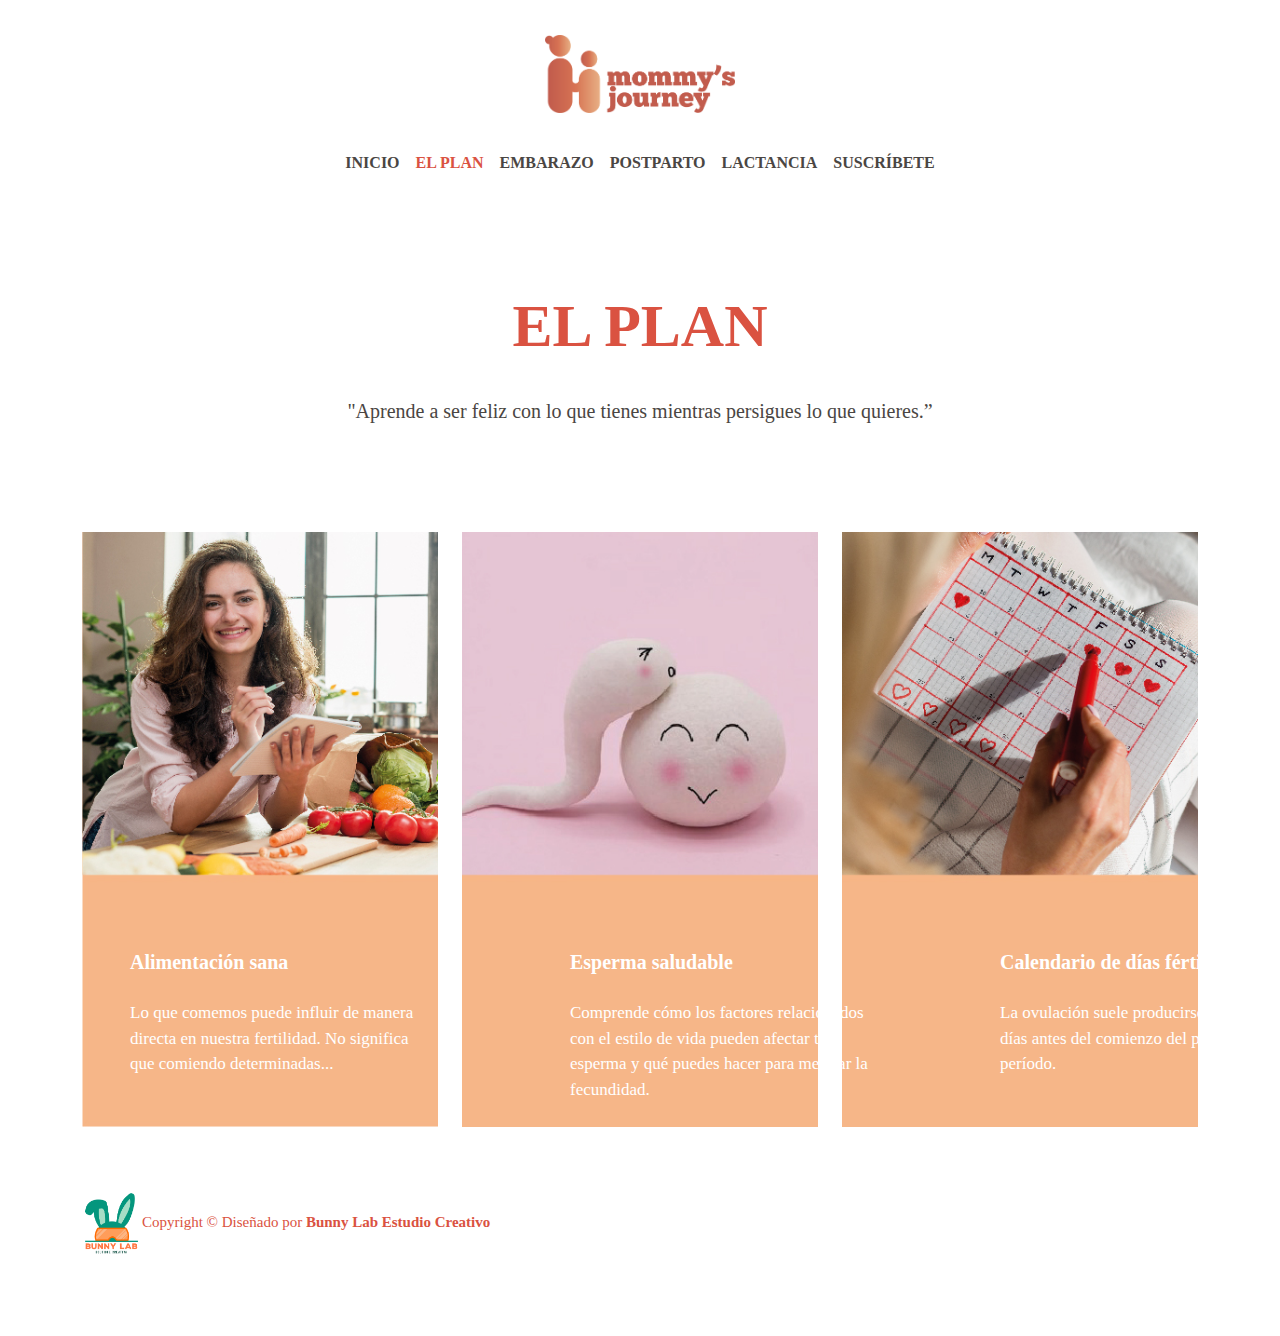
==== el-plan.html @ 6a792826 "Add files via upload" ====
<!doctype html>
<html>
<head>
<meta charset="utf-8">
<meta name="viewport" content="width=device-width, initial-scale=1.0">
<title>El Plan</title>
	
<link href="css/bootstrap.min.css" rel="stylesheet">
<link href="css/bootstrap-custom.css" rel="stylesheet">
<link href="css/style.css" rel="stylesheet">

</head>

<body>
	
<header>
		<div class="container" align="center">
			<img src="img/logo.png" alt="logo" class="img-fluid" width="190px">
			<br>
			<br>
			<nav class="navbar navbar-expand-lg navbar-light bg-light" id="menu">
				
				<button class="navbar-toggler" type="button" data-bs-toggle="collapse" data-bs-target="#navbar" aria-controls="navbar" aria-expanded="false" aria-label="Toggle navigation">
					<span class="navbar-toggler-icon"></span>
				</button>

				<div class="collapse navbar-collapse" id="navbar">
				  <ul class="navbar-nav mx-auto">
					  <li class="nav-item">
						<a class="nav-link" href="index.html">INICIO</a>
					  </li>
					  <li class="nav-item active">
						<a class="nav-link" href="#">EL PLAN</a>
					  </li>
					  <li class="nav-item">
						<a class="nav-link" href="#">EMBARAZO</a>
					  </li>
					  <li class="nav-item">
						<a class="nav-link" href="#">POSTPARTO</a>
					  </li>
					  <li class="nav-item">
						<a class="nav-link" href="#">LACTANCIA</a>
					  </li>
					  <li class="nav-item">
						<a class="nav-link" href="#">SUSCRÍBETE</a>
					  </li>
					 
					</ul>

			  </div>
			</nav>
			
		</div>
	
	</header>
	
	<section id="el-plan" class="section">
		<h1>El Plan</h1>
		<p> "Aprende a ser feliz con lo que tienes mientras persigues lo que quieres.”</p>
	</section>
	
	<section id="articulos">
		<div class="container">
			<div class="row">
				<article class="col-lg-4 col-sm-6 col-12">
					<div class="articulo-1">
						<img src="img/el-plan-18.jpg" class="img-fluid">
					  	<h4 class="img-text">Alimentación sana</h4>
						<p class="img-p">Lo que comemos puede influir de manera directa en nuestra fertilidad. No significa que comiendo determinadas...</p>
						
					</div>
					
				</article>
				
				<article class="col-lg-4 col-sm-6 col-12">
					<div class="articulo-2">
						<img src="img/el-plan-20.jpg" class="img-fluid">
						<h4 class="img-tex1">Esperma saludable</h4>
						<p class="img-p1">Comprende cómo los factores relacionados con el estilo de vida pueden afectar tu esperma y qué puedes hacer para mejorar la fecundidad.</p>
					</div>

				</article>
				
				<article class="col-lg-4 col-sm-6 col-12">
					<div class="articulo-3">
						<img src="img/el-plan-19.jpg" class="img-fluid">
						<h4 class="img-tex2">Calendario de días fértiles</h4>
						<p class="img-p2">La ovulación suele producirse de 12 a 16 días antes del comienzo del próximo período. </p>
					</div>
					
				</article>
			</div>
		</div>
	
	</section>
	
	
	<footer class="section">
		<div class="container">
			<p><img src="img/logo-bunny-lab.png" class="img-fluid" width="60px">Copyright &copy; Diseñado por <span><b>Bunny Lab Estudio Creativo</b></span></p>
					
		</div>
	
	</footer>
	
	
</body>
</html>
---- css/style.css ----
:root{
	--color-gris: #4A4643;
	--color-naranja: #DA5241;
	--color-piel: #E8B186;
	--color-naranja-claro: #DB825D;
}


body{
	font-family: Montserrat;
	font-size: 15px;
	color: #DA5241;
}

header{
	padding: 35px;
}

#hero{
	background-image: url("../img/imagen-inicio.jpg");
	background-position: center;
	background-size: cover;
	padding: 30% 0;
	text-align: right;
	background-color: #DA5241;
}

#hero h1{
	font-size: 90px;
	font-weight: bold;
	text-transform: uppercase;
}

#hero h3{
	text-align: right;
	padding-left: 400px;
	padding-top: 10px;
	color: #DA5241;
	font-weight: lighter
}

#hero h5{
	text-align: right;
	padding-left: 500px;
	padding-top: 10px;
	color: #4A4643;
	font-size: 18px;
}

#hero .btn-light{
	background-color: #DA5241;
	border: 2px solid #DA5241;
	padding: 10px 20px;
	text-transform: uppercase;
	color: #FFFFFF;
	font-size: 14px;
	font-weight: 700;
}

#hero .btn-light:hover{
	background-color: #E8B186;
	color: #fff;
	border-color: #E8B186;
}

#hello{
	text-align: center;
	background-color: #DB825D;
}

#hello h2{
	font-weight: bold;
	padding: 2% 0 2% 0;
	
}

#hello h5{
	padding: 10px 0 0 500px;
	color: #fff;
}

#col2 p{
	font-size: 20px;
	padding: 2% 10%;
	color: #fff;
	
}

.section{
	padding: 5% 0;
}

#col2{
	background-color: #E8B186;
}

#secciones{
	text-align: center;
	background-color: #DA5241;
}

#secciones h1{
	font-size: 90px;
	font-weight: bold;
	text-transform: uppercase;
	color: #fff;
	background-color: #DA5241;
	
}

#quote{
	text-align: center;
	background-image: url("../img/frase-10.png");
	background-size: cover;	
}

#quote h4{
	color: #fff;
	padding: 5% 0; 
}

#el-plan .btn-light{
	background-color: transparent;
	border: 2px solid #E8B186;
	padding: 10px 20px;
	text-transform: uppercase;
	color: #fff;
	font-size: 14px;
	font-weight: 700; 
	
}

#embarazo .btn-light{
	background-color: transparent;
	border: 2px solid #E8B186;
	padding: 10px 20px;
	text-transform: uppercase;
	color: #fff;
	font-size: 14px;
	font-weight: 700; 
	
}

#postparto .btn-light{
	background-color: transparent;
	border: 2px solid #E8B186;
	padding: 10px 20px;
	text-transform: uppercase;
	color: #fff;
	font-size: 14px;
	font-weight: 700; 
	
}

#lactancia .btn-light{
	background-color: transparent;
	border: 2px solid #E8B186;
	padding: 10px 20px;
	text-transform: uppercase;
	color: #fff;
	font-size: 14px;
	font-weight: 700;
	
}

#el-plan .btn-light:hover{
	background-color: #DB825D;
	color: #fff;
	border-color: #DB825D;
	
}

#embarazo .btn-light:hover{
	background-color: #DB825D;
	color: #fff;
	border-color: #DB825D;
	
}

#postparto .btn-light:hover{
	background-color: #DB825D;
	color: #fff;
	border-color: #DB825D;
	
}

#lactancia .btn-light:hover{
	background-color: #DB825D;
	color: #fff;
	border-color: #DB825D;	
}

.postparto{
	position: absolute;
	margin-bottom: 50px;
}

#el-plan {
	text-align: center;

}


#el-plan h1 {
	text-align: center;
	text-transform: uppercase;
	font-weight: bolder;
	font-size: 60px;	
}

#el-plan p {
	padding: 2% 18%;
	font-size: 20px;
	font-weight: 500;
	color: var(--color-gris)
	
	
}

#articulos {
	text-align: left;
	background-color: #fff;
}

#articulos h4 {
	font-size: 20px;
	font-weight: 600;
	color: #fff;
	
}

#articulos p {
	font-size: 17px;
	color: #fff;
}

.img-text {
	position: absolute;
	top: 950px;
	left: 130px;
}

.img-p {
	position: absolute;
	top: 1000px;
	left: 130px;
	width: 300px;
}

.img-tex1 {
	position: absolute;
	top: 950px;
	left: 570px;
}

.img-p1 {
	position: absolute;
	top: 1000px;
	left: 570px;
	width: 300px;
}

.img-tex2 {
	position: absolute;
	top: 950px;
	left: 1000px;
}

.img-p2 {
	position: absolute;
	top: 1000px;
	left: 1000px;
	width: 300px;
}
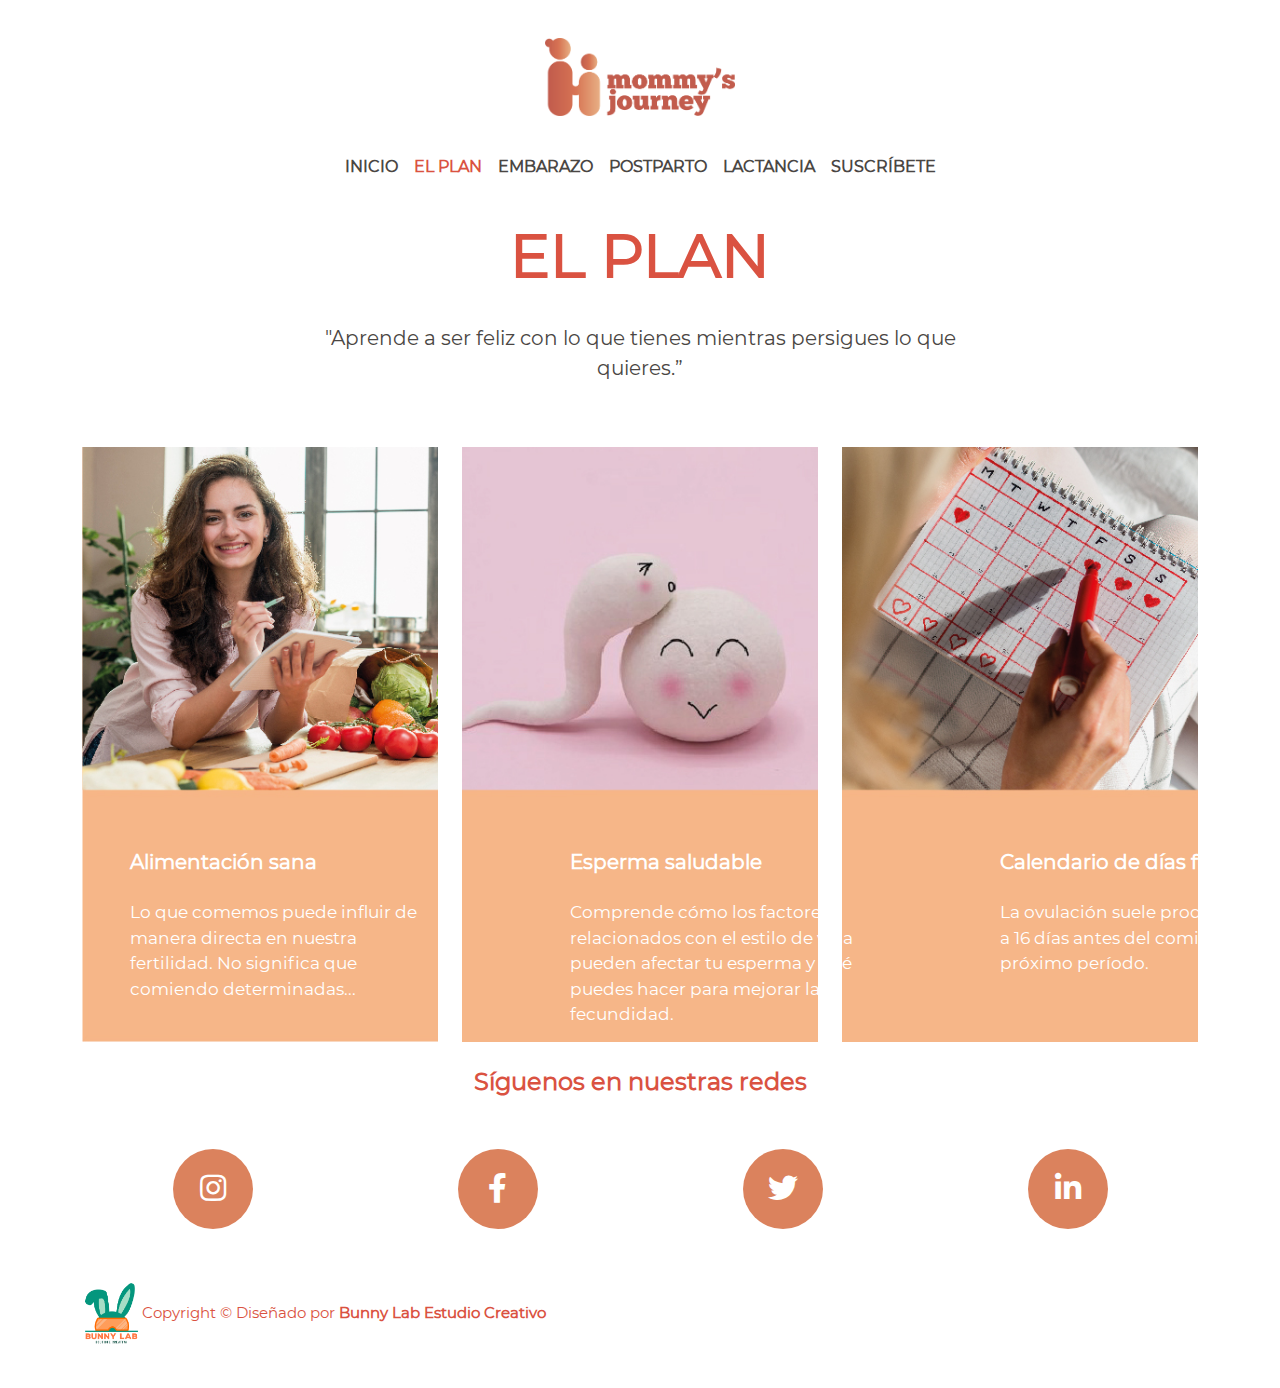
==== commit 7636803d: "Add files via upload" ====
--- a/el-plan.html
+++ b/el-plan.html
@@ -3,12 +3,24 @@
 <head>
 <meta charset="utf-8">
 <meta name="viewport" content="width=device-width, initial-scale=1.0">
-<title>El Plan</title>
+<title>El Plan-Mommy's Journey</title>
 	
+<link href="img/mj-favicon.png" rel="shortcut icon">
 <link href="css/bootstrap.min.css" rel="stylesheet">
 <link href="css/bootstrap-custom.css" rel="stylesheet">
 <link href="css/style.css" rel="stylesheet">
+<link href="https://cdnjs.cloudflare.com/ajax/libs/font-awesome/5.15.2/css/all.min.css" rel="stylesheet">
 
+	
+	<!-- SEO -->
+<meta name="Description" content="Sitio de información sobre los cuidados previos a la gestación, el proceso del embarazo, la maternidad y consejos sobre el cuidado de tu bebé">
+<meta name="Keywords" content="maternidad, mamás, bebé, planificación, fertilización, esperma, óvulos, cuidados pre embarazo, amor, el plan, ovulación">
+<meta property="og.title" content="Página de contenido HTML">
+<meta property="og.url" content="mipagina.com/pagina.html">
+<meta property="og.description" content="Mommy's Journey">
+<meta property="og.image" content="mipagina.com /img/imagen.jpg">	
+	
+	
 </head>
 
 <body>
@@ -33,16 +45,16 @@
 						<a class="nav-link" href="#">EL PLAN</a>
 					  </li>
 					  <li class="nav-item">
-						<a class="nav-link" href="#">EMBARAZO</a>
+						<a class="nav-link" href="embarazo.html">EMBARAZO</a>
 					  </li>
 					  <li class="nav-item">
-						<a class="nav-link" href="#">POSTPARTO</a>
+						<a class="nav-link" href="postparto.html">POSTPARTO</a>
 					  </li>
 					  <li class="nav-item">
-						<a class="nav-link" href="#">LACTANCIA</a>
+						<a class="nav-link" href="lactancia.html">LACTANCIA</a>
 					  </li>
 					  <li class="nav-item">
-						<a class="nav-link" href="#">SUSCRÍBETE</a>
+						<a class="nav-link" href="suscribete.html">SUSCRÍBETE</a>
 					  </li>
 					 
 					</ul>
@@ -55,8 +67,14 @@
 	</header>
 	
 	<section id="el-plan" class="section">
-		<h1>El Plan</h1>
-		<p> "Aprende a ser feliz con lo que tienes mientras persigues lo que quieres.”</p>
+		<div class="container">
+			<div class="row">
+            	<article class="col">
+					<h1>El Plan</h1>
+					<p> "Aprende a ser feliz con lo que tienes mientras persigues lo que quieres.”</p>
+			 	</article>
+			</div>
+		</div>	
 	</section>
 	
 	<section id="articulos">
@@ -95,13 +113,52 @@
 	</section>
 	
 	
+	<section id="redes" class="section">		
+		<div class="container">
+			<h4><b>Síguenos en nuestras redes</b></h4>
+			<br>
+			<br>
+			<div class="row">
+				<article class="col-lg-3 col-sm-6 col-12" >
+					<span class="rounded-circle"><i class="fab fa-instagram"></i></span>
+				</article>
+				
+				<article class="col-lg-3 col-sm-6 col-12" >
+					<span class="rounded-circle"><i class="fab fa-facebook-f"></i></span>
+				</article>
+				
+				<article class="col-lg-3 col-sm-6 col-12" >
+					<span class="rounded-circle"><i class="fab fa-twitter"></i></span>
+				</article>
+				
+				<article class="col-lg-3 col-sm-6 col-12" >
+					<span class="rounded-circle"><i class="fab fa-linkedin-in"></i></span>
+				</article>
+
+			</div>
+		</div>
+	</section>
+	
 	<footer class="section">
 		<div class="container">
 			<p><img src="img/logo-bunny-lab.png" class="img-fluid" width="60px">Copyright &copy; Diseñado por <span><b>Bunny Lab Estudio Creativo</b></span></p>
 					
 		</div>
+		
+	</footer>
 	
-	</footer>
+		<!-- Global site tag (gtag.js) - Google Analytics -->
+	<script async src="https://www.googletagmanager.com/gtag/js?id=UA-192030458-1"></script>
+	<script>
+	  window.dataLayer = window.dataLayer || [];
+	  function gtag(){dataLayer.push(arguments);}
+	  gtag('js', new Date());
+
+	  gtag('config', 'UA-192030458-1');
+	</script>
+	
+	<script src="js/jquery.min.js"></script>
+	<script src="js/bootstrap.min.js"></script>
 	
 	
 </body>
--- a/css/style.css
+++ b/css/style.css
@@ -6,6 +6,15 @@
 }
 
 
+@font-face {
+    font-family: 'Montserrat';
+    src: url("../fonts/Montserrat-Regular.ttf") format('TrueType');
+}
+
+
+
+
+
 body{
 	font-family: Montserrat;
 	font-size: 15px;
@@ -13,7 +22,7 @@
 }
 
 header{
-	padding: 35px;
+	padding: 3% 0 0 0;
 }
 
 #hero{
@@ -25,24 +34,29 @@
 	background-color: #DA5241;
 }
 
-#hero h1{
+#hero h1,
+#hero-slides h1,
+#carouselExampleCaptions h1{
 	font-size: 90px;
-	font-weight: bold;
-	text-transform: uppercase;
-}
-
-#hero h3{
-	text-align: right;
-	padding-left: 400px;
+	font-weight: 900;
+	text-transform: uppercase;
+	color: var(--color-naranja);	
+}
+
+#hero h3,
+#hero-slides h3,
+#carouselExampleCaptions h3{
+	text-align: center;
 	padding-top: 10px;
 	color: #DA5241;
 	font-weight: lighter
 }
 
-#hero h5{
-	text-align: right;
-	padding-left: 500px;
-	padding-top: 10px;
+#hero h5,
+#hero-slides h5,
+#carouselExampleCaptions h5{
+	text-align: center;
+	padding-top: 2%;
 	color: #4A4643;
 	font-size: 18px;
 }
@@ -87,7 +101,7 @@
 }
 
 .section{
-	padding: 5% 0;
+	padding: 2% 0;
 }
 
 #col2{
@@ -119,7 +133,7 @@
 	padding: 5% 0; 
 }
 
-#el-plan .btn-light{
+#el-plan1 .btn-light{
 	background-color: transparent;
 	border: 2px solid #E8B186;
 	padding: 10px 20px;
@@ -130,7 +144,7 @@
 	
 }
 
-#embarazo .btn-light{
+#embarazo1 .btn-light{
 	background-color: transparent;
 	border: 2px solid #E8B186;
 	padding: 10px 20px;
@@ -141,7 +155,7 @@
 	
 }
 
-#postparto .btn-light{
+#postparto1 .btn-light{
 	background-color: transparent;
 	border: 2px solid #E8B186;
 	padding: 10px 20px;
@@ -152,7 +166,7 @@
 	
 }
 
-#lactancia .btn-light{
+#lactancia1 .btn-light{
 	background-color: transparent;
 	border: 2px solid #E8B186;
 	padding: 10px 20px;
@@ -163,28 +177,28 @@
 	
 }
 
-#el-plan .btn-light:hover{
+#el-plan1 .btn-light:hover{
 	background-color: #DB825D;
 	color: #fff;
 	border-color: #DB825D;
 	
 }
 
-#embarazo .btn-light:hover{
+#embarazo1 .btn-light:hover{
 	background-color: #DB825D;
 	color: #fff;
 	border-color: #DB825D;
 	
 }
 
-#postparto .btn-light:hover{
+#postparto1 .btn-light:hover{
 	background-color: #DB825D;
 	color: #fff;
 	border-color: #DB825D;
 	
 }
 
-#lactancia .btn-light:hover{
+#lactancia1 .btn-light:hover{
 	background-color: #DB825D;
 	color: #fff;
 	border-color: #DB825D;	
@@ -204,7 +218,7 @@
 #el-plan h1 {
 	text-align: center;
 	text-transform: uppercase;
-	font-weight: bolder;
+	font-weight: 900;
 	font-size: 60px;	
 }
 
@@ -236,41 +250,155 @@
 
 .img-text {
 	position: absolute;
-	top: 950px;
+	top: 850px;
 	left: 130px;
 }
 
 .img-p {
 	position: absolute;
-	top: 1000px;
+	top: 900px;
 	left: 130px;
 	width: 300px;
 }
 
 .img-tex1 {
 	position: absolute;
-	top: 950px;
+	top: 850px;
 	left: 570px;
 }
 
 .img-p1 {
 	position: absolute;
-	top: 1000px;
+	top: 900px;
 	left: 570px;
 	width: 300px;
 }
 
 .img-tex2 {
 	position: absolute;
-	top: 950px;
+	top: 850px;
 	left: 1000px;
 }
 
 .img-p2 {
 	position: absolute;
-	top: 1000px;
+	top: 900px;
 	left: 1000px;
 	width: 300px;
 }
 
-
+.rounded-circle{
+	width: 80px;
+	height: 80px;
+	line-height: 80px;
+	border-radius: 100%;
+	background-color: #DB825D;
+	display: block;
+	margin: auto;
+	color: #fff;
+	font-size: 30px;
+	text-align: center;
+}
+
+#redes h4 {
+	text-align: center;
+}
+
+#suscribete{
+	text-align: center;
+	background-color: #F7B688;
+}
+
+#hello2 h2,
+#hello3 h2,
+#hello4 h2{
+	font-weight: bold;
+	padding: 2% 0 2% 0;
+	text-align: center;
+}
+
+#hello2 h5,
+#hello3 h5,
+#hello4 h5{
+	padding: 2% 2% 2% 2%;
+	color: #fff;
+	text-align: center;
+}
+
+#embarazo {
+	text-align: center;
+
+}
+
+
+#embarazo h1 {
+	text-align: center;
+	text-transform: uppercase;
+	font-weight: 900;
+	font-size: 60px;	
+}
+
+#embarazo p {
+	padding: 2% 18%;
+	font-size: 20px;
+	font-weight: 500;
+	color: var(--color-gris)
+}
+
+#post-parto {
+	text-align: center;
+
+}
+
+
+#post-parto h1 {
+	text-align: center;
+	text-transform: uppercase;
+	font-weight: 900;
+	font-size: 60px;	
+}
+
+#post-parto p {
+	padding: 2% 18%;
+	font-size: 20px;
+	font-weight: 500;
+	color: var(--color-gris)
+}
+
+#lactation {
+	text-align: center;
+
+}
+
+
+#lactation h1 {
+	text-align: center;
+	text-transform: uppercase;
+	font-weight: 900;
+	font-size: 60px;	
+}
+
+#lactation p {
+	padding: 2% 18%;
+	font-size: 20px;
+	font-weight: 500;
+	color: var(--color-gris)
+}
+
+#suscribe .btn-light{
+	background-color: transparent;
+	border: 2px solid #DA5241;
+	padding: 10px 20px;
+	text-transform: uppercase;
+	color: #fff;
+	font-size: 15px;
+	font-weight: 700; 
+	
+}
+
+#suscribe .btn-light:hover{
+	background-color: #DA5241;
+	color: #fff;
+	border-color: #DA5241;	
+}
+
